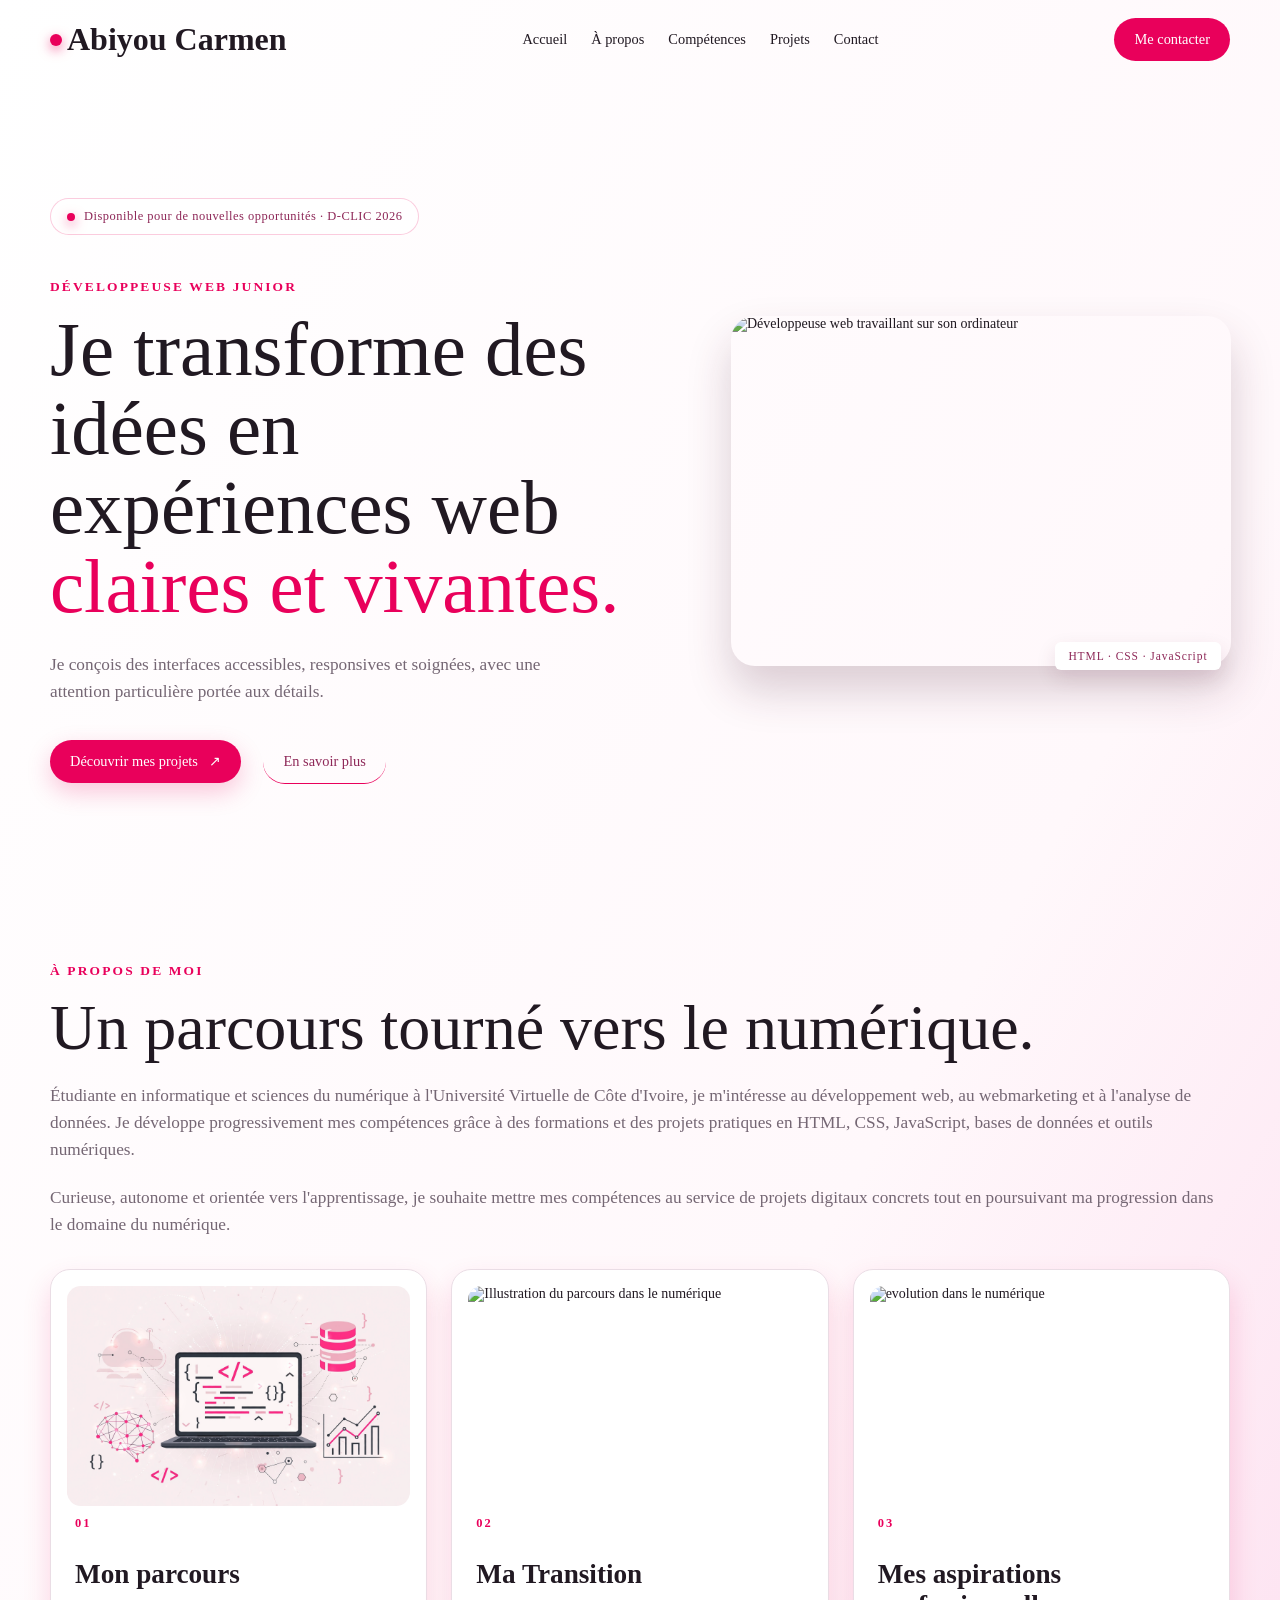
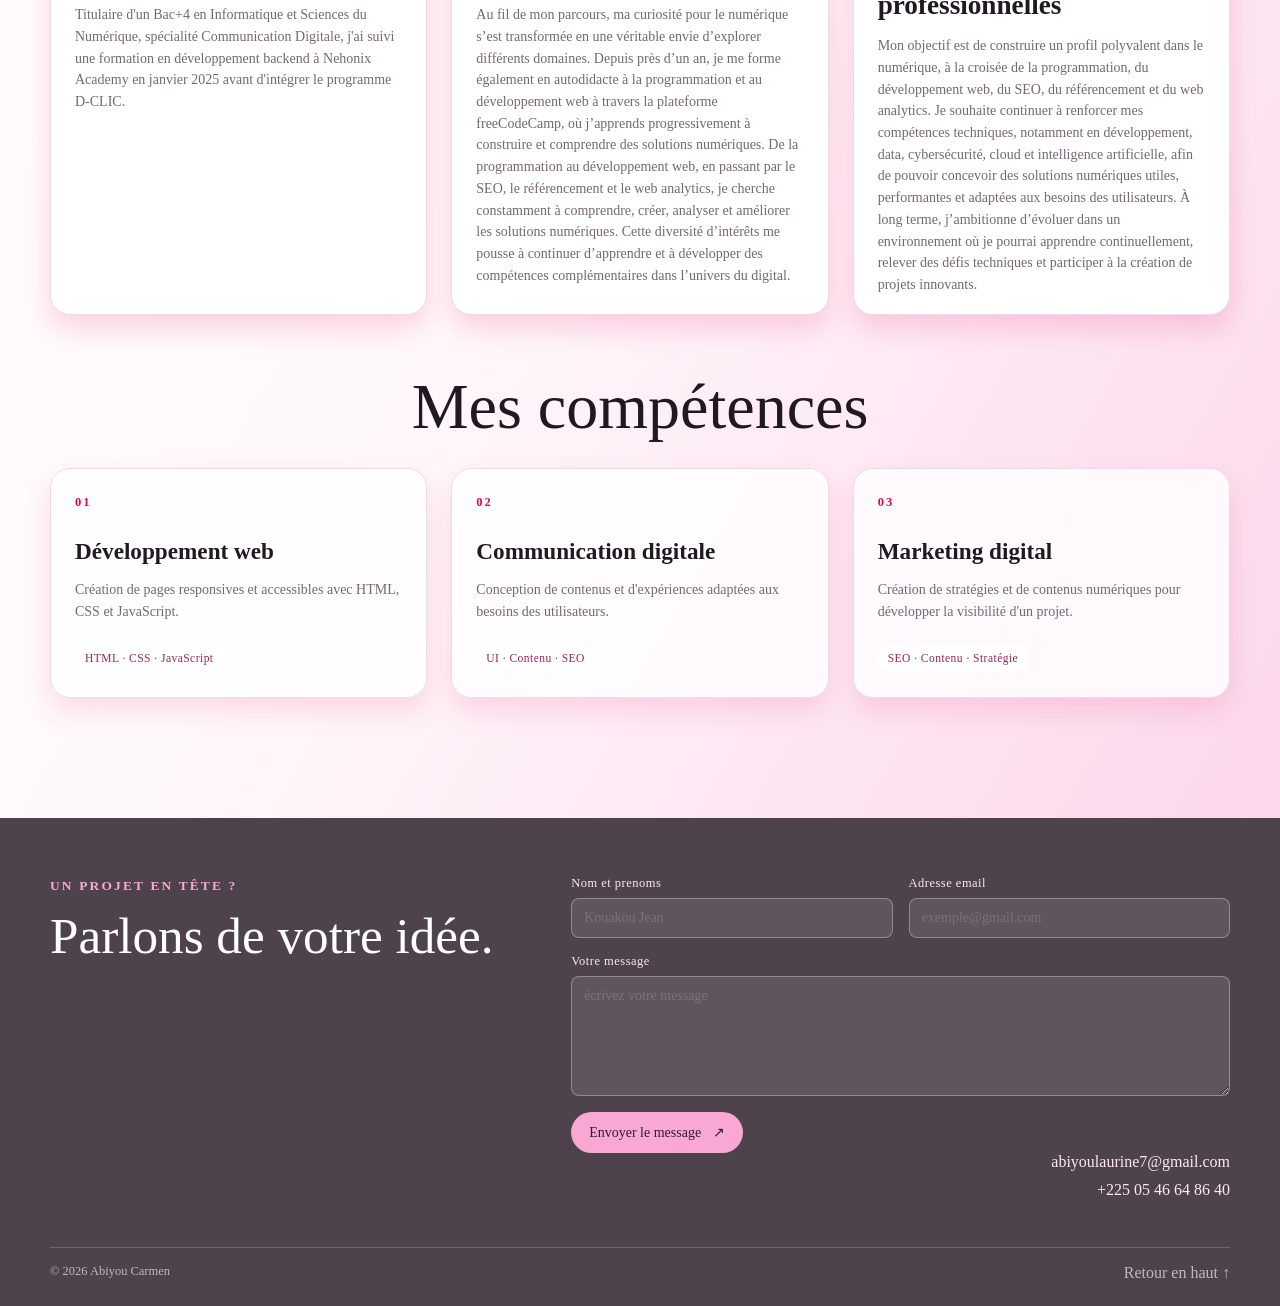
==== index.html @ c94e6005 "déplacement du dossier site dans le root" ====
<!doctype html>
<html lang="fr"> 
<head>
  <meta charset="utf-8">
  <meta name="viewport" content="width=device-width, initial-scale=1">
  <meta name="description" content="Portfolio professionnel de Laurine Carmen Abiyou, développeuse web junior.">
  <title>Laurine Carmen Abiyou — Portfolio</title>
  <link rel="stylesheet" href="css/style.css">
</head>
<body>
<header class="en-tete">

  <a class="marque" href="#accueil"><span class="pastille1"></span><span class="nom">Abiyou Carmen</span></a>

  <nav aria-label="navigation principale">

    <a href="#accueil">Accueil</a>
    <a href="#apropos">À propos</a>
    <a href="#competences">Compétences</a>
    <a href="C:\Users\EliteBook\OneDrive\Abiyou_Carmen_ProjetFinal_Semaine6\site\projects.html">Projets</a>
    <a href="#contact">Contact</a>
  
  </nav>
  <a class="contact" href="#contact">Me contacter</a>

</header>

<main>
  <section class="accueil" id="accueil">
    <div class="contenu-accueil">
      <div class="badge-disponibilite">
        <span class="pastille2"></span>
        Disponible pour de nouvelles opportunités · D-CLIC 2026
      </div>

      <p class="information">Développeuse web junior</p>
      <h1>Je transforme des idées en expériences web <em>claires et vivantes.</em></h1>
      <p class="texte-accueil">
        Je conçois des interfaces accessibles, responsives et soignées, avec une attention particulière portée aux détails.
      </p>

      <div class="actions-accueil">
        <a class="bouton1" href="C:\Users\EliteBook\OneDrive\Abiyou_Carmen_ProjetFinal_Semaine6\site\projects.html">Découvrir mes projets <span aria-hidden="true">↗</span></a>
        <a class="bouton2" href="#apropos">En savoir plus</a>
      </div>
    </div>

    <div class="visuel-accueil" aria-label="Aperçu d'une développeuse web au travail">
      <img class="image-accueil" src="C:\Users\EliteBook\OneDrive\Abiyou_Carmen_ProjetFinal_Semaine6\site\assets\images\image copy.png" alt="Développeuse web travaillant sur son ordinateur">
      <div class="etiquette-visuelle">HTML · CSS · JavaScript</div>
    </div>

  </section>

  <section class="a-propos" id="apropos">

    <div class="contenu-a-propos">
      <p class="information">À propos de moi</p>
      <h2 class="titre-a-propos">Un parcours tourné vers le numérique.</h2>
      <p class="texte-a-propos">Étudiante en informatique et sciences du numérique à l'Université Virtuelle de Côte d'Ivoire, je m'intéresse au développement web, au webmarketing et à l'analyse de données. Je développe progressivement mes compétences grâce à des formations et des projets pratiques en HTML, CSS, JavaScript, bases de données et outils numériques.</p>
      <p class="texte-a-propos">Curieuse, autonome et orientée vers l'apprentissage, je souhaite mettre mes compétences au service de projets digitaux concrets tout en poursuivant ma progression dans le domaine du numérique.</p>
    </div>

    <div class="cartes-parcours">

      <article class="carte-parcours">
        <img src="assets/images/image.png" alt="Illustration du parcours dans le numérique" class="image-parcours">
        <div class="contenu-carte-parcours">
          <p class="numero">01</p>
          <h3 class="titre-parcours">Mon parcours</h3>
          <p>Titulaire d'un Bac+4 en Informatique et Sciences du Numérique, spécialité Communication Digitale, j'ai suivi une formation en développement backend à Nehonix Academy en janvier 2025 avant d'intégrer le programme D-CLIC.</p>
        </div>
      </article> 

             <article class="carte-parcours">
        <img src="C:\Users\EliteBook\OneDrive\Abiyou_Carmen_ProjetFinal_Semaine6\site\assets\images\image_20260920_163323.jpg" alt="Illustration du parcours dans le numérique" class="image-parcours">
        <div class="contenu-carte-parcours">
          <p class="numero">02</p>
          <h3 class="titre-parcours">Ma Transition</h3>
          <p>Au fil de mon parcours, ma curiosité pour le numérique s’est transformée en une véritable envie d’explorer différents domaines. Depuis près d’un an, je me forme également en autodidacte à la programmation et au développement web à travers la plateforme freeCodeCamp, où j’apprends progressivement à construire et comprendre des solutions numériques. De la programmation au développement web, en passant par le SEO, le référencement et le web analytics, je cherche constamment à comprendre, créer, analyser et améliorer les solutions numériques. Cette diversité d’intérêts me pousse à continuer d’apprendre et à développer des compétences complémentaires dans l’univers du digital.
</p>
        </div>
      </article> 

       <article class="carte-parcours">
        <img src="C:\Users\EliteBook\OneDrive\Abiyou_Carmen_ProjetFinal_Semaine6\site\assets\images\image_20260920_164904.jpg" alt="evolution dans le numérique" class="image-parcours">
        <div class="contenu-carte-parcours">
          <p class="numero">03</p>
          <h3 class="titre-parcours">Mes aspirations professionnelles</h3>
          <p>Mon objectif est de construire un profil polyvalent dans le numérique, à la croisée de la programmation, du développement web, du SEO, du référencement et du web analytics. Je souhaite continuer à renforcer mes compétences techniques, notamment en développement, data, cybersécurité, cloud et intelligence artificielle, afin de pouvoir concevoir des solutions numériques utiles, performantes et adaptées aux besoins des utilisateurs.

À long terme, j’ambitionne d’évoluer dans un environnement où je pourrai apprendre continuellement, relever des défis techniques et participer à la création de projets innovants.
</p>
        </div>
       </article> 

    <section class="section-competences" id="competences">

     <h2 class="titre-competence">Mes compétences</h2>
      <div class="boites-competences">
        <article class="box-competence1">
          <p class="numero">01</p>
          <h3>Développement web</h3>
          <p>Création de pages responsives et accessibles avec HTML, CSS et JavaScript.</p>
          <span class="etiquette-competence">HTML · CSS · JavaScript</span>
        </article>

        <article class="box-competence2">
          <p class="numero">02</p>
          <h3>Communication digitale</h3>
          <p>Conception de contenus et d'expériences adaptées aux besoins des utilisateurs.</p>
          <span class="etiquette-competence">UI · Contenu · SEO</span>
        </article>

        <article class="box-competence3">
          <p class="numero">03</p>
          <h3>Marketing digital</h3>
          <p>Création de stratégies et de contenus numériques pour développer la visibilité d'un projet.</p>
          <span class="etiquette-competence">SEO · Contenu · Stratégie</span>
        </article>
      </div>

  </section>

    </div>
  </section>

</main>
<footer class="pied-page" id="contact">
  <div class="contenu-pied-page">
    <div>
      <p class="information">Un projet en tête ?</p>
      <h2 class="titre-pied-page">Parlons de votre idée.</h2>
    </div>

   
    <form class="formulaire-contact" action="mailto:abiyoulaurine7@gmail.com" method="post" enctype="text/plain">
      <div class="champs-formulaire">
        <label for="nom">Nom et prenoms</label>
        <input id="nom" name="nom" type="text" autocomplete="name" required placeholder="Kouakou Jean">
      </div>

      <div class="champs-formulaire">
        <label for="email">Adresse email</label>
        <input id="email" name="email" type="email" autocomplete="email" required placeholder="exemple@gmail.com">
      </div>

      <div class="champs-formulaire champs-large">
        <label for="message">Votre message</label>
        <textarea id="message" name="message" rows="5" required placeholder="écrivez votre message"></textarea>
      </div>

      <button class="bouton-formulaire" type="submit">Envoyer le message <span aria-hidden="true">↗</span></button>
    </form>
  </div>

  <address class="coordonnees">
    <a href="mailto:abiyoulaurine7@gmail.com">abiyoulaurine7@gmail.com</a>
    <a href="tel:+2250546648640">+225 05 46 64 86 40</a>
  </address>

  <p class="etat-formulaire" role="status" aria-live="polite"></p>

  <div class="bas-pied-page">
    <span>© 2026 Abiyou Carmen</span>
    <a href="#accueil">Retour en haut ↑</a>
  </div>
</footer>
<script src="js/app.js" defer></script>
</body>
---- css/style.css ----
:root { --ink:#211922; 
	--muted:#756774; 
	--pink:#e9005b; 
	--soft:#fff8fb; 
	--line:#eadde5;
 }

* { box-sizing:border-box; }

html { 
	
	scroll-behavior:smooth; }

body { 
	margin:0;
	 background:linear-gradient(120deg, #fff 0%, #fff8fb 52%, #fbcfe8 100%);
	 color:var(--ink); 
	 font-family:Georgia, 'Times New Roman', serif;
	 font-size:14px; 
	 min-height:100vh;
}

p { color:var(--muted); 
	line-height:1.55; }

a { color:inherit; 
	text-decoration:none;
      font-size: 1rem;  

}

.nom{
	font-size: 2rem;
}

	.pastille1, .pastille2{
	padding:6px;
	background-color: var(--pink);
	border-radius: 50%;
	align-self: center;
	box-shadow:  0 4px 12px rgba(233, 0, 91, 0.55);
	}

	.marque{
		display: flex;
		gap:5px;
		align-items:center;
		font-size:1rem;
		font-weight:bold;
	}

	.en-tete{
		width:min(1180px, calc(100% - 80px));
		min-height:60px;
		margin:0 auto;
		padding:18px 0;
		display:flex;
		align-items:center;
		justify-content:space-between;
		gap:28px;
	}

	nav{
		display:flex;
		align-items:center;
		justify-content:center;
		gap:24px;
		flex:1;
	}

	nav a{
		font-size:.9rem;
		transition:color .2s ease;
	}

	nav a:hover{ color:#be185d; }

	.contact{
		padding:11px 17px;
		border-radius:999px;
		background:var(--pink);
		color:#fff;
		font-size:.88rem;
		white-space:nowrap;
		transition:transform .2s ease, box-shadow .2s ease;
	}

	.contact:hover{
		box-shadow: 0 4px 12px rgba(233, 0, 91, 0.55);
		transform:translateY(-5px);
	}

	.accueil{
		width:min(1180px, calc(100% - 80px));
		min-height:calc(100vh - 60px);
		margin:0 auto;
		padding:84px 0 100px;
		display:grid;
		grid-template-columns:minmax(0, 1.1fr) minmax(340px, .9fr);
		align-items:center;
		gap:70px;
	}

	.contenu-accueil{ max-width:680px; }

	.badge-disponibilite{
		width:fit-content;
		max-width:100%;
		padding:10px 16px;
		display:flex;
		align-items:center;
		gap:9px;
		border:1px solid rgba(233, 0, 91, .2);
		border-radius:999px;
		background:rgba(255, 255, 255, .68);
		color:#8e2858;
		font-size:.78rem;
		letter-spacing:.04em;
		animation:rise-in .7s ease both;
	}

	.badge-disponibilite .pastille2{ padding:4px; }

	.information{
		margin:42px 0 12px;
		color:var(--pink);
		font-size:.84rem;
		font-weight:bold;
		letter-spacing:.16em;
		text-transform:uppercase;
	}

	h1{
		max-width:680px;
		margin:0;
		font-size:clamp(2.8rem, 6vw, 5.7rem);
		font-weight:400;
		line-height:1.03;
		letter-spacing:0;
		animation:rise-in .8s .12s ease both;
	}

	h1 em{ color:var(--pink); 
		
		font-style:normal; }

	.texte-accueil{
		max-width:520px;
		margin:26px 0 0;
		font-size:1.08rem;
		animation:rise-in .8s .24s ease both;
	}

	.actions-accueil{
		margin-top:34px;
		display:flex;
		align-items:center;
		gap:22px;
		animation:rise-in .8s .36s ease both;
	}

	.bouton1, .bouton2, .contact{
		padding:13px 20px;
		border-radius:999px;
		font-size:.9rem;
		transition:transform .2s ease, box-shadow .2s ease, background .2s ease;
	}

	.bouton1{ background:var(--pink); color:white; box-shadow:0 9px 25px rgba(233, 0, 91, .22); }
	.bouton1 span{ margin-left:8px; }
	.bouton1:hover{ transform:translateY(-3px); box-shadow:0 13px 28px rgba(233, 0, 91, .3); }
	.bouton2{ border-bottom:1px solid var(--pink); color:#8e2858; }
	.bouton2:hover{ background:rgba(246, 179, 179, 0.7); }

	.visuel-accueil{
		position:relative;
		min-height:390px;
		display:grid;
		place-items:center;
		isolation:isolate;
		animation:float-in 1s .25s ease both;
	}

	.visuel-decoration{
		position:absolute;
		border:1px solid rgba(233, 0, 91, .22);
		border-radius:50%;
		transform:rotate(-24deg);
	}
	.orbite1{ width:360px; height:220px; }
	.orbite2{ width:270px; height:330px; transform:rotate(34deg); }
	.image-accueil{
		position:absolute;
		inset:20px 0;
		width:100%;
		height:350px;
		object-fit:cover;
		border-radius:24px;
		box-shadow:0 24px 45px rgba(82, 24, 52, .2);
		filter:saturate(.8);
	}

	.carte-code{
		position:relative;
		z-index:1;
		width:min(100%, 360px);
		padding:25px 28px;
		border:1px solid rgba(255,255,255,.7);
		border-radius:18px;
		background:#2b1f2a;
		box-shadow:0 24px 45px rgba(82, 24, 52, .2);
		color:#fce7f3;
		font-family:Consolas, monospace;
		font-size:.9rem;
		line-height:1.9;
		transform:rotate(3deg);
	}
	.carte-code p{ margin:0; color:inherit; }
	.haut-carte-code{ display:flex; gap:6px; margin-bottom:18px; }
	.haut-carte-code span{ width:8px; height:8px; border-radius:50%; background:#fb7185; }
	.haut-carte-code span:nth-child(2){ background:#f9a8d4; }
	.haut-carte-code span:nth-child(3){ background:#fda4af; }
	.code-rose{ color:#f9a8d4; }
	.code-attenue{ color:#c4b5c0; }
	.code-blanc{ color:#fff; }
	.code-indentation{ padding-left:22px; }
	.etiquette-visuelle{
		position:absolute;
		right:2%; 
		bottom:4%;
		padding:8px 13px;
		border-radius:6px;
		background:#fff;
		box-shadow:0 8px 20px rgba(82, 24, 52, .12);
		color:#8e2858;
		font-size:.72rem;
		letter-spacing:.08em;
	}

	@keyframes rise-in{ from{opacity:0; transform:translateY(18px);} to{opacity:1; transform:translateY(0);} }
	@keyframes float-in{ from{opacity:0; transform:translateY(24px) scale(.96);} to{opacity:1; transform:translateY(0) scale(1);} }

	@media (max-width: 760px){
		.en-tete{ width:calc(100% - 40px); height:auto; min-height:60px; padding:18px 0; flex-wrap:wrap; gap:16px; }
		nav{ order:3; width:100%; justify-content:space-between; gap:8px; overflow-x:auto; }
		nav a{ font-size:.82rem; white-space:nowrap; }
		.contact{ padding:8px 12px; font-size:.85rem; }
		.accueil{ width:min(100% - 40px, 580px); min-height:auto; padding:62px 0 80px; grid-template-columns:1fr; gap:52px; }
		h1{ font-size:clamp(2.8rem, 13vw, 4.4rem); }
		.visuel-accueil{ min-height:330px; }
		.image-accueil{ height:300px; }
		.orbite1{ width:300px; height:190px; }
		.orbite2{ width:230px; height:290px; }
	}

	@media (max-width: 430px){
		.marque{ font-size:.9rem; }
		.badge-disponibilite{ font-size:.68rem; }
		.actions-accueil{ align-items:flex-start; flex-direction:column; gap:16px; }
		.carte-code{ padding:22px; font-size:.78rem; }
	}

	.a-propos{
		width:min(1180px, calc(100% - 80px));
		margin:0 auto;
		padding:42px 0 100px;
		display:block;
	}

	.contenu-a-propos{ width:100%; }
	.a-propos .information{
		margin:0 0 12px;
		animation:rise-in .7s ease both;
	}

	.titre-a-propos, .titre-competence{
		max-width:none;
		margin:0;
		font-size:clamp(2.4rem, 5vw, 4.5rem);
		font-weight:400;
		line-height:1.05;
		animation:rise-in .8s .12s ease both;
	}

	.texte-a-propos{
		max-width:none;
		margin:22px 0 0;
		font-size:1.08rem;
		animation:rise-in .8s .24s ease both;
	}

	.cartes-parcours{
		margin-top:30px;
		display:grid;
		grid-template-columns:repeat(3, minmax(0, 1fr));
		gap:24px;
		animation:float-in 1s .3s ease both;
	}

	.carte-parcours{
		padding:16px;
		background:#fff;
		border:1px solid var(--line);
		border-radius:20px;
		box-shadow:0 13px 28px rgba(233, 0, 91, .16);
		
	}

	.carte-parcours:hover{
		transform:translateY(-10px);
	}

	.image-parcours, .image-box{
		display:block;
		width:100%;
		height:220px;
		object-fit:cover;
		border-radius:14px;
	}

	.contenu-carte-parcours{ padding:8px 8px 2px; }

	.numero{
		margin:0 0 26px;
		color:var(--pink);
		font-size:.78rem;
		font-weight:bold;
		letter-spacing:.16em;
	}

	.titre-parcours{ margin:0; font-size:1.7rem; }
	.carte-parcours p:not(.numero){ margin-bottom:0; }

	@media (max-width: 760px){
		.a-propos{
			width:min(100% - 40px, 580px);
			padding:38px 0 80px;
		}
		.cartes-parcours{ grid-template-columns:1fr; margin-top:42px; }
}

.titre-competence{
	width:100%;
	text-align: center;
}

.section-competences{
	grid-column:1 / -1;
	width:100%;
	margin-top:34px;
}

.boites-competences{
	display:grid;
	grid-template-columns:repeat(3, minmax(0, 1fr));
	gap:24px;
	margin-top:28px;
	animation:float-in 1s .42s ease both;
}

.box-competence1, .box-competence2, .box-competence3{
	min-height:230px;
	padding:24px;
	background:rgba(255, 255, 255, .8);
	border:1px solid var(--line);
	border-radius:20px;
	box-shadow:0 13px 28px rgba(233, 0, 91, .12);
	transition:transform .2s ease, box-shadow .2s ease;
}

.box-competence1:hover, .box-competence2:hover, .box-competence3:hover{
	transform:translateY(-8px);
	box-shadow:0 16px 32px rgba(233, 0, 91, .2);
}

.box-competence1 h3, .box-competence2 h3, .box-competence3 h3{
	margin:0;
	font-size:1.45rem;
}

.box-competence1 p:not(.numero), .box-competence2 p:not(.numero), .box-competence3 p:not(.numero){
	margin:14px 0 22px;
}

.etiquette-competence{
	display:inline-block;
	padding:7px 10px;
	border-radius:999px;
	background:#fff;
	color:#8e2858;
	font-size:.72rem;
	letter-spacing:.04em;
}

@media (max-width: 760px){
	.boites-competences{
		grid-template-columns:1fr;
	}
}

.pied-page{
	margin-top:20px;
	padding:58px max(40px, calc((100% - 1180px) / 2)) 24px;
	background:#4e424d;
	color:#fff;
}

.contenu-pied-page{
	display:grid;
	grid-template-columns:minmax(220px, .7fr) minmax(320px, 1fr);
	align-items:start;
	gap:60px;
}

.pied-page .information{
	margin:0 0 12px;
	color:#f9a8d4;
}

.titre-pied-page{
	margin:0;
	font-size:clamp(2rem, 4vw, 3.8rem);
	font-weight:400;
	line-height:1.05;
}

.formulaire-contact{
	display:grid;
	grid-template-columns:repeat(2, minmax(0, 1fr));
	gap:16px;
}

.champs-formulaire{
	display:flex;
	flex-direction:column;
	gap:7px;
}

.champs-formulaire label{
	color:#fce7f3;
	font-size:.78rem;
	letter-spacing:.04em;
}

.champs-formulaire input,
.champs-formulaire textarea{
	width:100%;
	padding:11px 12px;
	border:1px solid rgba(252, 231, 243, .35);
	border-radius:8px;
	background:rgba(255, 255, 255, .1);
	color:#fff;
	font:inherit;
	outline:none;
}

.champs-formulaire textarea{ resize:vertical; min-height:120px; }

.champs-formulaire input:focus,
.champs-formulaire textarea:focus{
	border-color:#f9a8d4;
	box-shadow:0 0 0 3px rgba(249, 168, 212, .15);
}

.champs-large{ grid-column:1 / -1; }

.bouton-formulaire{
	grid-column:1 / -1;
	justify-self:start;
	padding:12px 18px;
	border:0;
	border-radius:999px;
	background:#f9a8d4;
	color:#2b1f2a;
	font:inherit;
	cursor:pointer;
	transition:transform .2s ease, box-shadow .2s ease;
}

.bouton-formulaire span{ margin-left:8px; }

.bouton-formulaire:hover{
	transform:translateY(-3px);
	box-shadow:0 10px 22px rgba(0, 0, 0, .2);
}

.coordonnees{
	display:flex;
	flex-direction:column;
	align-items:flex-end;
	gap:10px;
	font-style:normal;
}

.coordonnees a{
	color:#fce7f3;
	font-size:1rem;
	transition:color .2s ease, transform .2s ease;
}

.coordonnees a:hover{
	color:#f9a8d4;
	transform:translateX(-4px);
}

.bas-pied-page{
	margin-top:48px;
	padding-top:16px;
	display:flex;
	justify-content:space-between;
	gap:20px;
	border-top:1px solid rgba(252, 231, 243, .2);
	color:#c4b5c0;
	font-size:.78rem;
}

.bas-pied-page a:hover{ color:#f9a8d4; }

.etat-formulaire{
	margin:18px 0 0;
	color:#f9a8d4;
	font-size:.82rem;
}

@media (max-width: 760px){
	.pied-page{ padding:46px 20px 22px; }
	.contenu-pied-page{ grid-template-columns:1fr; gap:28px; }
	.formulaire-contact{ grid-template-columns:1fr; }
	.champs-large, .bouton-formulaire{ grid-column:auto; }
	.coordonnees{ align-items:flex-start; }
	.bas-pied-page{ flex-direction:column; gap:10px; }
}

.page-projets{
	width:min(1180px, calc(100% - 80px));
	margin:0 auto;
	padding:84px 0 110px;
}

.introduction-projets{ max-width:820px; }

.titre-projets{
	max-width:820px;
	margin:0;
	font-size:clamp(2.8rem, 6vw, 5.7rem);
	font-weight:400;
	line-height:1.03;
	animation:rise-in .8s .12s ease both;
}

.texte-projets{
	max-width:580px;
	margin:26px 0 0;
	font-size:1.08rem;
	animation:rise-in .8s .24s ease both;
}

.grille-projets{
	display:grid;
	grid-template-columns:repeat(2, minmax(0, 1fr));
	gap:24px;
	margin-top:64px;
	animation:float-in 1s .3s ease both;
}

.fiche-projet{
	overflow:hidden;
	background:rgba(255, 255, 255, .82);
	border:1px solid var(--line);
	border-radius:20px;
	box-shadow:0 13px 28px rgba(233, 0, 91, .14);
	transition:transform .2s ease, box-shadow .2s ease;
}

.fiche-projet:hover{
	transform:translateY(-8px);
	box-shadow:0 18px 34px rgba(233, 0, 91, .22);
}

.image-projet{
	display:block;
	width:100%;
	height:260px;
	object-fit:cover;
}

.contenu-projet{ padding:24px; }

.contenu-projet h2{
	margin:0;
	font-size:2rem;
	font-weight:400;
}

.type-projet{
	margin:7px 0 0;
	color:var(--pink);
	font-size:.82rem;
	font-weight:bold;
	letter-spacing:.08em;
	text-transform:uppercase;
}

.contenu-projet > p:not(.numero):not(.type-projet){ margin:20px 0; }

.etiquettes-projet{
	display:flex;
	flex-wrap:wrap;
	gap:8px;
	margin-bottom:24px;
}

.etiquettes-projet span{
	padding:7px 10px;
	border-radius:999px;
	background:#fff;
	color:#8e2858;
	font-size:.72rem;
}

.bouton-projet{
	display:inline-block;
	padding:12px 18px;
	border-radius:999px;
	background:var(--pink);
	color:#fff;
	font-size:.9rem;
	transition:transform .2s ease, box-shadow .2s ease;
}

.bouton-projet span{ margin-left:8px; }
.bouton-projet:hover{ transform:translateY(-3px); box-shadow:0 10px 22px rgba(233, 0, 91, .25); }

.pied-projets{ margin-top:0; }

@media (max-width: 760px){
	.page-projets{ width:min(100% - 40px, 580px); padding:62px 0 80px; }
	.grille-projets{ grid-template-columns:1fr; margin-top:44px; }
	.image-projet{ height:220px; }
}
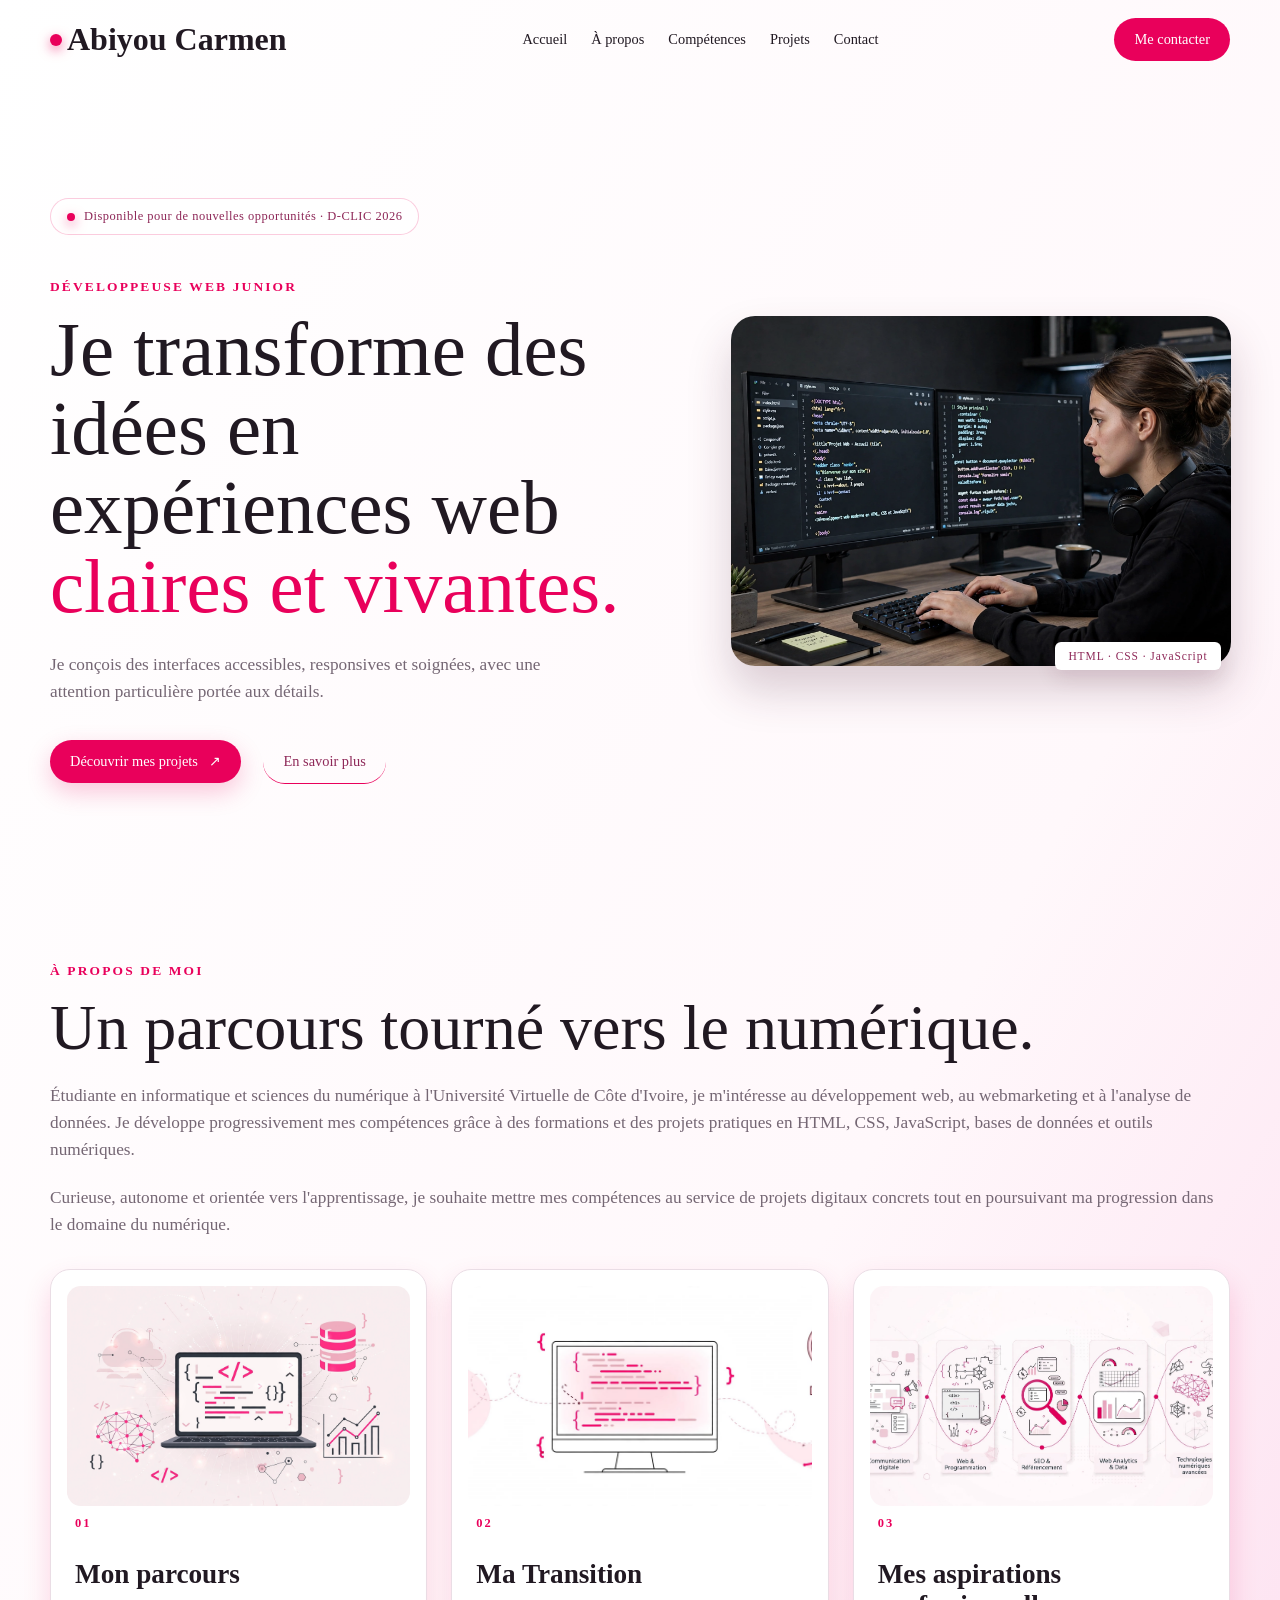
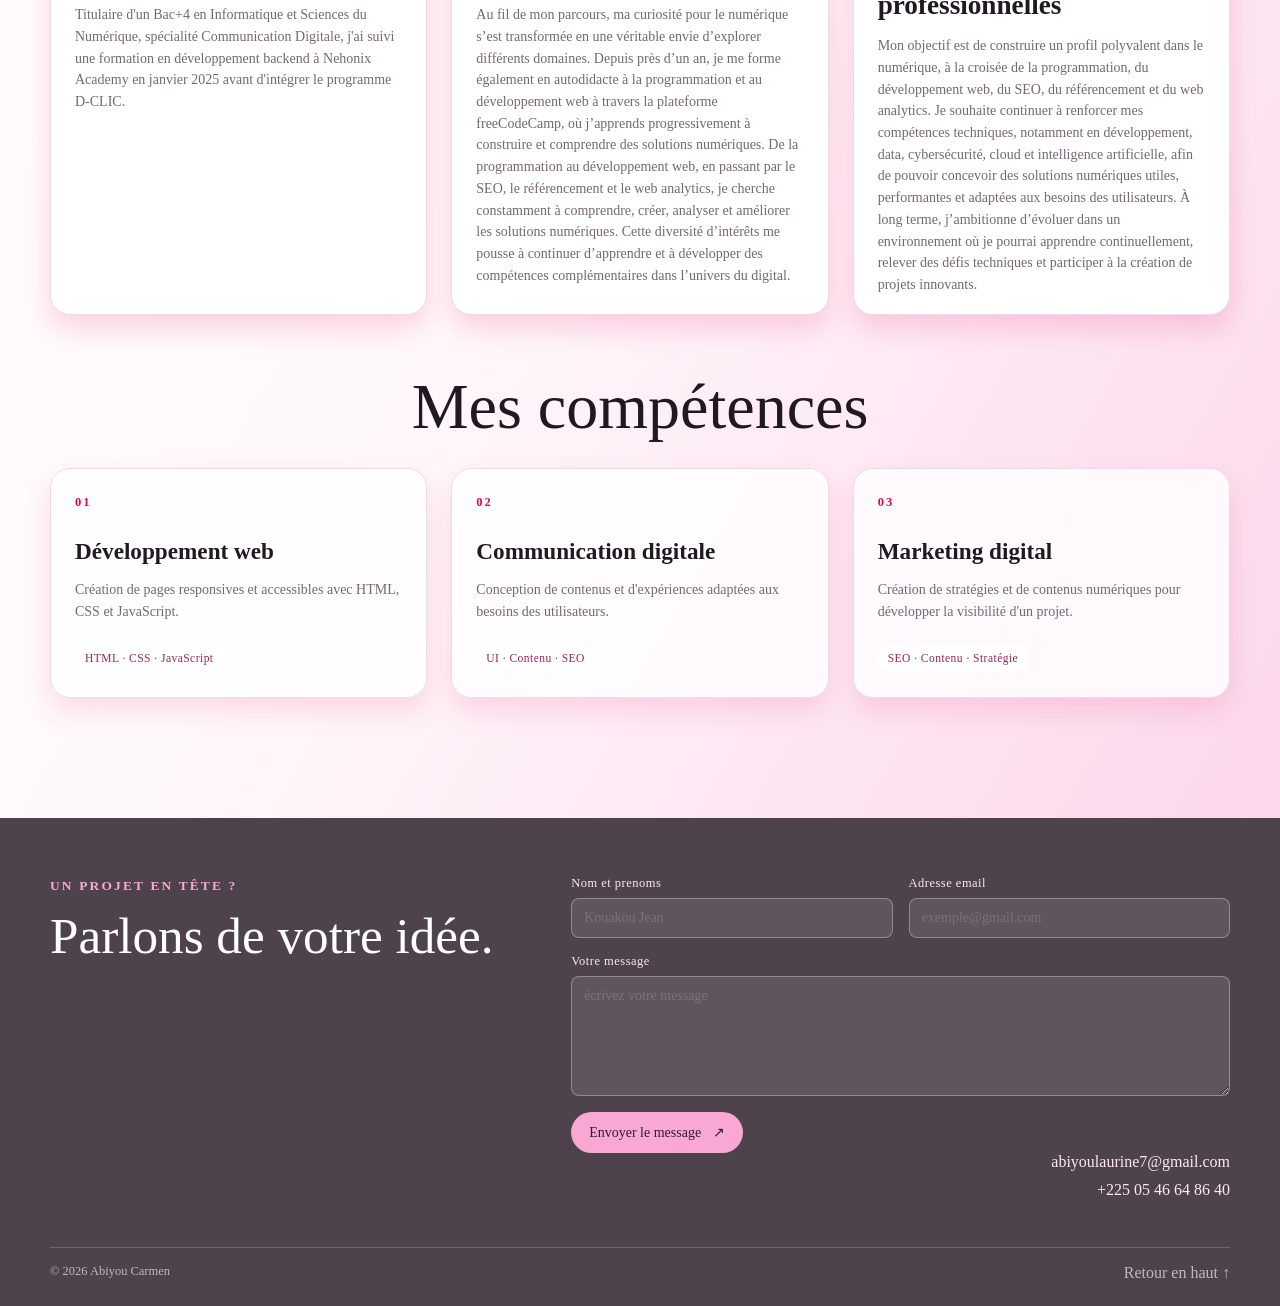
==== commit 3f00911e: "Add files via upload" ====
--- a/index.html
+++ b/index.html
@@ -1,171 +1,171 @@
-<!doctype html>
-<html lang="fr"> 
-<head>
-  <meta charset="utf-8">
-  <meta name="viewport" content="width=device-width, initial-scale=1">
-  <meta name="description" content="Portfolio professionnel de Laurine Carmen Abiyou, développeuse web junior.">
-  <title>Laurine Carmen Abiyou — Portfolio</title>
-  <link rel="stylesheet" href="css/style.css">
-</head>
-<body>
-<header class="en-tete">
-
-  <a class="marque" href="#accueil"><span class="pastille1"></span><span class="nom">Abiyou Carmen</span></a>
-
-  <nav aria-label="navigation principale">
-
-    <a href="#accueil">Accueil</a>
-    <a href="#apropos">À propos</a>
-    <a href="#competences">Compétences</a>
-    <a href="C:\Users\EliteBook\OneDrive\Abiyou_Carmen_ProjetFinal_Semaine6\site\projects.html">Projets</a>
-    <a href="#contact">Contact</a>
-  
-  </nav>
-  <a class="contact" href="#contact">Me contacter</a>
-
-</header>
-
-<main>
-  <section class="accueil" id="accueil">
-    <div class="contenu-accueil">
-      <div class="badge-disponibilite">
-        <span class="pastille2"></span>
-        Disponible pour de nouvelles opportunités · D-CLIC 2026
-      </div>
-
-      <p class="information">Développeuse web junior</p>
-      <h1>Je transforme des idées en expériences web <em>claires et vivantes.</em></h1>
-      <p class="texte-accueil">
-        Je conçois des interfaces accessibles, responsives et soignées, avec une attention particulière portée aux détails.
-      </p>
-
-      <div class="actions-accueil">
-        <a class="bouton1" href="C:\Users\EliteBook\OneDrive\Abiyou_Carmen_ProjetFinal_Semaine6\site\projects.html">Découvrir mes projets <span aria-hidden="true">↗</span></a>
-        <a class="bouton2" href="#apropos">En savoir plus</a>
-      </div>
-    </div>
-
-    <div class="visuel-accueil" aria-label="Aperçu d'une développeuse web au travail">
-      <img class="image-accueil" src="C:\Users\EliteBook\OneDrive\Abiyou_Carmen_ProjetFinal_Semaine6\site\assets\images\image copy.png" alt="Développeuse web travaillant sur son ordinateur">
-      <div class="etiquette-visuelle">HTML · CSS · JavaScript</div>
-    </div>
-
-  </section>
-
-  <section class="a-propos" id="apropos">
-
-    <div class="contenu-a-propos">
-      <p class="information">À propos de moi</p>
-      <h2 class="titre-a-propos">Un parcours tourné vers le numérique.</h2>
-      <p class="texte-a-propos">Étudiante en informatique et sciences du numérique à l'Université Virtuelle de Côte d'Ivoire, je m'intéresse au développement web, au webmarketing et à l'analyse de données. Je développe progressivement mes compétences grâce à des formations et des projets pratiques en HTML, CSS, JavaScript, bases de données et outils numériques.</p>
-      <p class="texte-a-propos">Curieuse, autonome et orientée vers l'apprentissage, je souhaite mettre mes compétences au service de projets digitaux concrets tout en poursuivant ma progression dans le domaine du numérique.</p>
-    </div>
-
-    <div class="cartes-parcours">
-
-      <article class="carte-parcours">
-        <img src="assets/images/image.png" alt="Illustration du parcours dans le numérique" class="image-parcours">
-        <div class="contenu-carte-parcours">
-          <p class="numero">01</p>
-          <h3 class="titre-parcours">Mon parcours</h3>
-          <p>Titulaire d'un Bac+4 en Informatique et Sciences du Numérique, spécialité Communication Digitale, j'ai suivi une formation en développement backend à Nehonix Academy en janvier 2025 avant d'intégrer le programme D-CLIC.</p>
-        </div>
-      </article> 
-
-             <article class="carte-parcours">
-        <img src="C:\Users\EliteBook\OneDrive\Abiyou_Carmen_ProjetFinal_Semaine6\site\assets\images\image_20260920_163323.jpg" alt="Illustration du parcours dans le numérique" class="image-parcours">
-        <div class="contenu-carte-parcours">
-          <p class="numero">02</p>
-          <h3 class="titre-parcours">Ma Transition</h3>
-          <p>Au fil de mon parcours, ma curiosité pour le numérique s’est transformée en une véritable envie d’explorer différents domaines. Depuis près d’un an, je me forme également en autodidacte à la programmation et au développement web à travers la plateforme freeCodeCamp, où j’apprends progressivement à construire et comprendre des solutions numériques. De la programmation au développement web, en passant par le SEO, le référencement et le web analytics, je cherche constamment à comprendre, créer, analyser et améliorer les solutions numériques. Cette diversité d’intérêts me pousse à continuer d’apprendre et à développer des compétences complémentaires dans l’univers du digital.
-</p>
-        </div>
-      </article> 
-
-       <article class="carte-parcours">
-        <img src="C:\Users\EliteBook\OneDrive\Abiyou_Carmen_ProjetFinal_Semaine6\site\assets\images\image_20260920_164904.jpg" alt="evolution dans le numérique" class="image-parcours">
-        <div class="contenu-carte-parcours">
-          <p class="numero">03</p>
-          <h3 class="titre-parcours">Mes aspirations professionnelles</h3>
-          <p>Mon objectif est de construire un profil polyvalent dans le numérique, à la croisée de la programmation, du développement web, du SEO, du référencement et du web analytics. Je souhaite continuer à renforcer mes compétences techniques, notamment en développement, data, cybersécurité, cloud et intelligence artificielle, afin de pouvoir concevoir des solutions numériques utiles, performantes et adaptées aux besoins des utilisateurs.
-
-À long terme, j’ambitionne d’évoluer dans un environnement où je pourrai apprendre continuellement, relever des défis techniques et participer à la création de projets innovants.
-</p>
-        </div>
-       </article> 
-
-    <section class="section-competences" id="competences">
-
-     <h2 class="titre-competence">Mes compétences</h2>
-      <div class="boites-competences">
-        <article class="box-competence1">
-          <p class="numero">01</p>
-          <h3>Développement web</h3>
-          <p>Création de pages responsives et accessibles avec HTML, CSS et JavaScript.</p>
-          <span class="etiquette-competence">HTML · CSS · JavaScript</span>
-        </article>
-
-        <article class="box-competence2">
-          <p class="numero">02</p>
-          <h3>Communication digitale</h3>
-          <p>Conception de contenus et d'expériences adaptées aux besoins des utilisateurs.</p>
-          <span class="etiquette-competence">UI · Contenu · SEO</span>
-        </article>
-
-        <article class="box-competence3">
-          <p class="numero">03</p>
-          <h3>Marketing digital</h3>
-          <p>Création de stratégies et de contenus numériques pour développer la visibilité d'un projet.</p>
-          <span class="etiquette-competence">SEO · Contenu · Stratégie</span>
-        </article>
-      </div>
-
-  </section>
-
-    </div>
-  </section>
-
-</main>
-<footer class="pied-page" id="contact">
-  <div class="contenu-pied-page">
-    <div>
-      <p class="information">Un projet en tête ?</p>
-      <h2 class="titre-pied-page">Parlons de votre idée.</h2>
-    </div>
-
-   
-    <form class="formulaire-contact" action="mailto:abiyoulaurine7@gmail.com" method="post" enctype="text/plain">
-      <div class="champs-formulaire">
-        <label for="nom">Nom et prenoms</label>
-        <input id="nom" name="nom" type="text" autocomplete="name" required placeholder="Kouakou Jean">
-      </div>
-
-      <div class="champs-formulaire">
-        <label for="email">Adresse email</label>
-        <input id="email" name="email" type="email" autocomplete="email" required placeholder="exemple@gmail.com">
-      </div>
-
-      <div class="champs-formulaire champs-large">
-        <label for="message">Votre message</label>
-        <textarea id="message" name="message" rows="5" required placeholder="écrivez votre message"></textarea>
-      </div>
-
-      <button class="bouton-formulaire" type="submit">Envoyer le message <span aria-hidden="true">↗</span></button>
-    </form>
-  </div>
-
-  <address class="coordonnees">
-    <a href="mailto:abiyoulaurine7@gmail.com">abiyoulaurine7@gmail.com</a>
-    <a href="tel:+2250546648640">+225 05 46 64 86 40</a>
-  </address>
-
-  <p class="etat-formulaire" role="status" aria-live="polite"></p>
-
-  <div class="bas-pied-page">
-    <span>© 2026 Abiyou Carmen</span>
-    <a href="#accueil">Retour en haut ↑</a>
-  </div>
-</footer>
-<script src="js/app.js" defer></script>
-</body>
-
+<!doctype html>
+<html lang="fr"> 
+<head>
+  <meta charset="utf-8">
+  <meta name="viewport" content="width=device-width, initial-scale=1">
+  <meta name="description" content="Portfolio professionnel de Laurine Carmen Abiyou, développeuse web junior.">
+  <title>Laurine Carmen Abiyou — Portfolio</title>
+  <link rel="stylesheet" href="css/style.css">
+</head>
+<body>
+<header class="en-tete">
+
+  <a class="marque" href="#accueil"><span class="pastille1"></span><span class="nom">Abiyou Carmen</span></a>
+
+  <nav aria-label="navigation principale">
+
+    <a href="#accueil">Accueil</a>
+    <a href="#apropos">À propos</a>
+    <a href="#competences">Compétences</a>
+    <a href="projects.html">Projets</a>
+    <a href="#contact">Contact</a>
+  
+  </nav>
+  <a class="contact" href="#contact">Me contacter</a>
+
+</header>
+
+<main>
+  <section class="accueil" id="accueil">
+    <div class="contenu-accueil">
+      <div class="badge-disponibilite">
+        <span class="pastille2"></span>
+        Disponible pour de nouvelles opportunités · D-CLIC 2026
+      </div>
+
+      <p class="information">Développeuse web junior</p>
+      <h1>Je transforme des idées en expériences web <em>claires et vivantes.</em></h1>
+      <p class="texte-accueil">
+        Je conçois des interfaces accessibles, responsives et soignées, avec une attention particulière portée aux détails.
+      </p>
+
+      <div class="actions-accueil">
+        <a class="bouton1" href="projects.html">Découvrir mes projets <span aria-hidden="true">↗</span></a>
+        <a class="bouton2" href="#apropos">En savoir plus</a>
+      </div>
+    </div>
+
+    <div class="visuel-accueil" aria-label="Aperçu d'une développeuse web au travail">
+      <img class="image-accueil" src="assets/images/hero-image.png" alt="Développeuse web travaillant sur son ordinateur">
+      <div class="etiquette-visuelle">HTML · CSS · JavaScript</div>
+    </div>
+
+  </section>
+
+  <section class="a-propos" id="apropos">
+
+    <div class="contenu-a-propos">
+      <p class="information">À propos de moi</p>
+      <h2 class="titre-a-propos">Un parcours tourné vers le numérique.</h2>
+      <p class="texte-a-propos">Étudiante en informatique et sciences du numérique à l'Université Virtuelle de Côte d'Ivoire, je m'intéresse au développement web, au webmarketing et à l'analyse de données. Je développe progressivement mes compétences grâce à des formations et des projets pratiques en HTML, CSS, JavaScript, bases de données et outils numériques.</p>
+      <p class="texte-a-propos">Curieuse, autonome et orientée vers l'apprentissage, je souhaite mettre mes compétences au service de projets digitaux concrets tout en poursuivant ma progression dans le domaine du numérique.</p>
+    </div>
+
+    <div class="cartes-parcours">
+
+      <article class="carte-parcours">
+        <img src="assets/images/image.png" alt="Illustration du parcours dans le numérique" class="image-parcours">
+        <div class="contenu-carte-parcours">
+          <p class="numero">01</p>
+          <h3 class="titre-parcours">Mon parcours</h3>
+          <p>Titulaire d'un Bac+4 en Informatique et Sciences du Numérique, spécialité Communication Digitale, j'ai suivi une formation en développement backend à Nehonix Academy en janvier 2025 avant d'intégrer le programme D-CLIC.</p>
+        </div>
+      </article> 
+
+             <article class="carte-parcours">
+        <img src="assets/images/image_20260920_163323.jpg" alt="Illustration du parcours dans le numérique" class="image-parcours">
+        <div class="contenu-carte-parcours">
+          <p class="numero">02</p>
+          <h3 class="titre-parcours">Ma Transition</h3>
+          <p>Au fil de mon parcours, ma curiosité pour le numérique s’est transformée en une véritable envie d’explorer différents domaines. Depuis près d’un an, je me forme également en autodidacte à la programmation et au développement web à travers la plateforme freeCodeCamp, où j’apprends progressivement à construire et comprendre des solutions numériques. De la programmation au développement web, en passant par le SEO, le référencement et le web analytics, je cherche constamment à comprendre, créer, analyser et améliorer les solutions numériques. Cette diversité d’intérêts me pousse à continuer d’apprendre et à développer des compétences complémentaires dans l’univers du digital.
+</p>
+        </div>
+      </article> 
+
+       <article class="carte-parcours">
+        <img src="assets/images/image_20260920_164904.jpg" alt="evolution dans le numérique" class="image-parcours">
+        <div class="contenu-carte-parcours">
+          <p class="numero">03</p>
+          <h3 class="titre-parcours">Mes aspirations professionnelles</h3>
+          <p>Mon objectif est de construire un profil polyvalent dans le numérique, à la croisée de la programmation, du développement web, du SEO, du référencement et du web analytics. Je souhaite continuer à renforcer mes compétences techniques, notamment en développement, data, cybersécurité, cloud et intelligence artificielle, afin de pouvoir concevoir des solutions numériques utiles, performantes et adaptées aux besoins des utilisateurs.
+
+À long terme, j’ambitionne d’évoluer dans un environnement où je pourrai apprendre continuellement, relever des défis techniques et participer à la création de projets innovants.
+</p>
+        </div>
+       </article> 
+
+    <section class="section-competences" id="competences">
+
+     <h2 class="titre-competence">Mes compétences</h2>
+      <div class="boites-competences">
+        <article class="box-competence1">
+          <p class="numero">01</p>
+          <h3>Développement web</h3>
+          <p>Création de pages responsives et accessibles avec HTML, CSS et JavaScript.</p>
+          <span class="etiquette-competence">HTML · CSS · JavaScript</span>
+        </article>
+
+        <article class="box-competence2">
+          <p class="numero">02</p>
+          <h3>Communication digitale</h3>
+          <p>Conception de contenus et d'expériences adaptées aux besoins des utilisateurs.</p>
+          <span class="etiquette-competence">UI · Contenu · SEO</span>
+        </article>
+
+        <article class="box-competence3">
+          <p class="numero">03</p>
+          <h3>Marketing digital</h3>
+          <p>Création de stratégies et de contenus numériques pour développer la visibilité d'un projet.</p>
+          <span class="etiquette-competence">SEO · Contenu · Stratégie</span>
+        </article>
+      </div>
+
+  </section>
+
+    </div>
+  </section>
+
+</main>
+<footer class="pied-page" id="contact">
+  <div class="contenu-pied-page">
+    <div>
+      <p class="information">Un projet en tête ?</p>
+      <h2 class="titre-pied-page">Parlons de votre idée.</h2>
+    </div>
+
+   
+    <form class="formulaire-contact" action="mailto:abiyoulaurine7@gmail.com" method="post" enctype="text/plain">
+      <div class="champs-formulaire">
+        <label for="nom">Nom et prenoms</label>
+        <input id="nom" name="nom" type="text" autocomplete="name" required placeholder="Kouakou Jean">
+      </div>
+
+      <div class="champs-formulaire">
+        <label for="email">Adresse email</label>
+        <input id="email" name="email" type="email" autocomplete="email" required placeholder="exemple@gmail.com">
+      </div>
+
+      <div class="champs-formulaire champs-large">
+        <label for="message">Votre message</label>
+        <textarea id="message" name="message" rows="5" required placeholder="écrivez votre message"></textarea>
+      </div>
+
+      <button class="bouton-formulaire" type="submit">Envoyer le message <span aria-hidden="true">↗</span></button>
+    </form>
+  </div>
+
+  <address class="coordonnees">
+    <a href="mailto:abiyoulaurine7@gmail.com">abiyoulaurine7@gmail.com</a>
+    <a href="tel:+2250546648640">+225 05 46 64 86 40</a>
+  </address>
+
+  <p class="etat-formulaire" role="status" aria-live="polite"></p>
+
+  <div class="bas-pied-page">
+    <span>© 2026 Abiyou Carmen</span>
+    <a href="#accueil">Retour en haut ↑</a>
+  </div>
+</footer>
+<script src="js/app.js" defer></script>
+</body>
+
--- a/css/style.css
+++ b/css/style.css
@@ -1,641 +1,641 @@
-:root { --ink:#211922; 
-	--muted:#756774; 
-	--pink:#e9005b; 
-	--soft:#fff8fb; 
-	--line:#eadde5;
- }
-
-* { box-sizing:border-box; }
-
-html { 
-	
-	scroll-behavior:smooth; }
-
-body { 
-	margin:0;
-	 background:linear-gradient(120deg, #fff 0%, #fff8fb 52%, #fbcfe8 100%);
-	 color:var(--ink); 
-	 font-family:Georgia, 'Times New Roman', serif;
-	 font-size:14px; 
-	 min-height:100vh;
-}
-
-p { color:var(--muted); 
-	line-height:1.55; }
-
-a { color:inherit; 
-	text-decoration:none;
-      font-size: 1rem;  
-
-}
-
-.nom{
-	font-size: 2rem;
-}
-
-	.pastille1, .pastille2{
-	padding:6px;
-	background-color: var(--pink);
-	border-radius: 50%;
-	align-self: center;
-	box-shadow:  0 4px 12px rgba(233, 0, 91, 0.55);
-	}
-
-	.marque{
-		display: flex;
-		gap:5px;
-		align-items:center;
-		font-size:1rem;
-		font-weight:bold;
-	}
-
-	.en-tete{
-		width:min(1180px, calc(100% - 80px));
-		min-height:60px;
-		margin:0 auto;
-		padding:18px 0;
-		display:flex;
-		align-items:center;
-		justify-content:space-between;
-		gap:28px;
-	}
-
-	nav{
-		display:flex;
-		align-items:center;
-		justify-content:center;
-		gap:24px;
-		flex:1;
-	}
-
-	nav a{
-		font-size:.9rem;
-		transition:color .2s ease;
-	}
-
-	nav a:hover{ color:#be185d; }
-
-	.contact{
-		padding:11px 17px;
-		border-radius:999px;
-		background:var(--pink);
-		color:#fff;
-		font-size:.88rem;
-		white-space:nowrap;
-		transition:transform .2s ease, box-shadow .2s ease;
-	}
-
-	.contact:hover{
-		box-shadow: 0 4px 12px rgba(233, 0, 91, 0.55);
-		transform:translateY(-5px);
-	}
-
-	.accueil{
-		width:min(1180px, calc(100% - 80px));
-		min-height:calc(100vh - 60px);
-		margin:0 auto;
-		padding:84px 0 100px;
-		display:grid;
-		grid-template-columns:minmax(0, 1.1fr) minmax(340px, .9fr);
-		align-items:center;
-		gap:70px;
-	}
-
-	.contenu-accueil{ max-width:680px; }
-
-	.badge-disponibilite{
-		width:fit-content;
-		max-width:100%;
-		padding:10px 16px;
-		display:flex;
-		align-items:center;
-		gap:9px;
-		border:1px solid rgba(233, 0, 91, .2);
-		border-radius:999px;
-		background:rgba(255, 255, 255, .68);
-		color:#8e2858;
-		font-size:.78rem;
-		letter-spacing:.04em;
-		animation:rise-in .7s ease both;
-	}
-
-	.badge-disponibilite .pastille2{ padding:4px; }
-
-	.information{
-		margin:42px 0 12px;
-		color:var(--pink);
-		font-size:.84rem;
-		font-weight:bold;
-		letter-spacing:.16em;
-		text-transform:uppercase;
-	}
-
-	h1{
-		max-width:680px;
-		margin:0;
-		font-size:clamp(2.8rem, 6vw, 5.7rem);
-		font-weight:400;
-		line-height:1.03;
-		letter-spacing:0;
-		animation:rise-in .8s .12s ease both;
-	}
-
-	h1 em{ color:var(--pink); 
-		
-		font-style:normal; }
-
-	.texte-accueil{
-		max-width:520px;
-		margin:26px 0 0;
-		font-size:1.08rem;
-		animation:rise-in .8s .24s ease both;
-	}
-
-	.actions-accueil{
-		margin-top:34px;
-		display:flex;
-		align-items:center;
-		gap:22px;
-		animation:rise-in .8s .36s ease both;
-	}
-
-	.bouton1, .bouton2, .contact{
-		padding:13px 20px;
-		border-radius:999px;
-		font-size:.9rem;
-		transition:transform .2s ease, box-shadow .2s ease, background .2s ease;
-	}
-
-	.bouton1{ background:var(--pink); color:white; box-shadow:0 9px 25px rgba(233, 0, 91, .22); }
-	.bouton1 span{ margin-left:8px; }
-	.bouton1:hover{ transform:translateY(-3px); box-shadow:0 13px 28px rgba(233, 0, 91, .3); }
-	.bouton2{ border-bottom:1px solid var(--pink); color:#8e2858; }
-	.bouton2:hover{ background:rgba(246, 179, 179, 0.7); }
-
-	.visuel-accueil{
-		position:relative;
-		min-height:390px;
-		display:grid;
-		place-items:center;
-		isolation:isolate;
-		animation:float-in 1s .25s ease both;
-	}
-
-	.visuel-decoration{
-		position:absolute;
-		border:1px solid rgba(233, 0, 91, .22);
-		border-radius:50%;
-		transform:rotate(-24deg);
-	}
-	.orbite1{ width:360px; height:220px; }
-	.orbite2{ width:270px; height:330px; transform:rotate(34deg); }
-	.image-accueil{
-		position:absolute;
-		inset:20px 0;
-		width:100%;
-		height:350px;
-		object-fit:cover;
-		border-radius:24px;
-		box-shadow:0 24px 45px rgba(82, 24, 52, .2);
-		filter:saturate(.8);
-	}
-
-	.carte-code{
-		position:relative;
-		z-index:1;
-		width:min(100%, 360px);
-		padding:25px 28px;
-		border:1px solid rgba(255,255,255,.7);
-		border-radius:18px;
-		background:#2b1f2a;
-		box-shadow:0 24px 45px rgba(82, 24, 52, .2);
-		color:#fce7f3;
-		font-family:Consolas, monospace;
-		font-size:.9rem;
-		line-height:1.9;
-		transform:rotate(3deg);
-	}
-	.carte-code p{ margin:0; color:inherit; }
-	.haut-carte-code{ display:flex; gap:6px; margin-bottom:18px; }
-	.haut-carte-code span{ width:8px; height:8px; border-radius:50%; background:#fb7185; }
-	.haut-carte-code span:nth-child(2){ background:#f9a8d4; }
-	.haut-carte-code span:nth-child(3){ background:#fda4af; }
-	.code-rose{ color:#f9a8d4; }
-	.code-attenue{ color:#c4b5c0; }
-	.code-blanc{ color:#fff; }
-	.code-indentation{ padding-left:22px; }
-	.etiquette-visuelle{
-		position:absolute;
-		right:2%; 
-		bottom:4%;
-		padding:8px 13px;
-		border-radius:6px;
-		background:#fff;
-		box-shadow:0 8px 20px rgba(82, 24, 52, .12);
-		color:#8e2858;
-		font-size:.72rem;
-		letter-spacing:.08em;
-	}
-
-	@keyframes rise-in{ from{opacity:0; transform:translateY(18px);} to{opacity:1; transform:translateY(0);} }
-	@keyframes float-in{ from{opacity:0; transform:translateY(24px) scale(.96);} to{opacity:1; transform:translateY(0) scale(1);} }
-
-	@media (max-width: 760px){
-		.en-tete{ width:calc(100% - 40px); height:auto; min-height:60px; padding:18px 0; flex-wrap:wrap; gap:16px; }
-		nav{ order:3; width:100%; justify-content:space-between; gap:8px; overflow-x:auto; }
-		nav a{ font-size:.82rem; white-space:nowrap; }
-		.contact{ padding:8px 12px; font-size:.85rem; }
-		.accueil{ width:min(100% - 40px, 580px); min-height:auto; padding:62px 0 80px; grid-template-columns:1fr; gap:52px; }
-		h1{ font-size:clamp(2.8rem, 13vw, 4.4rem); }
-		.visuel-accueil{ min-height:330px; }
-		.image-accueil{ height:300px; }
-		.orbite1{ width:300px; height:190px; }
-		.orbite2{ width:230px; height:290px; }
-	}
-
-	@media (max-width: 430px){
-		.marque{ font-size:.9rem; }
-		.badge-disponibilite{ font-size:.68rem; }
-		.actions-accueil{ align-items:flex-start; flex-direction:column; gap:16px; }
-		.carte-code{ padding:22px; font-size:.78rem; }
-	}
-
-	.a-propos{
-		width:min(1180px, calc(100% - 80px));
-		margin:0 auto;
-		padding:42px 0 100px;
-		display:block;
-	}
-
-	.contenu-a-propos{ width:100%; }
-	.a-propos .information{
-		margin:0 0 12px;
-		animation:rise-in .7s ease both;
-	}
-
-	.titre-a-propos, .titre-competence{
-		max-width:none;
-		margin:0;
-		font-size:clamp(2.4rem, 5vw, 4.5rem);
-		font-weight:400;
-		line-height:1.05;
-		animation:rise-in .8s .12s ease both;
-	}
-
-	.texte-a-propos{
-		max-width:none;
-		margin:22px 0 0;
-		font-size:1.08rem;
-		animation:rise-in .8s .24s ease both;
-	}
-
-	.cartes-parcours{
-		margin-top:30px;
-		display:grid;
-		grid-template-columns:repeat(3, minmax(0, 1fr));
-		gap:24px;
-		animation:float-in 1s .3s ease both;
-	}
-
-	.carte-parcours{
-		padding:16px;
-		background:#fff;
-		border:1px solid var(--line);
-		border-radius:20px;
-		box-shadow:0 13px 28px rgba(233, 0, 91, .16);
-		
-	}
-
-	.carte-parcours:hover{
-		transform:translateY(-10px);
-	}
-
-	.image-parcours, .image-box{
-		display:block;
-		width:100%;
-		height:220px;
-		object-fit:cover;
-		border-radius:14px;
-	}
-
-	.contenu-carte-parcours{ padding:8px 8px 2px; }
-
-	.numero{
-		margin:0 0 26px;
-		color:var(--pink);
-		font-size:.78rem;
-		font-weight:bold;
-		letter-spacing:.16em;
-	}
-
-	.titre-parcours{ margin:0; font-size:1.7rem; }
-	.carte-parcours p:not(.numero){ margin-bottom:0; }
-
-	@media (max-width: 760px){
-		.a-propos{
-			width:min(100% - 40px, 580px);
-			padding:38px 0 80px;
-		}
-		.cartes-parcours{ grid-template-columns:1fr; margin-top:42px; }
-}
-
-.titre-competence{
-	width:100%;
-	text-align: center;
-}
-
-.section-competences{
-	grid-column:1 / -1;
-	width:100%;
-	margin-top:34px;
-}
-
-.boites-competences{
-	display:grid;
-	grid-template-columns:repeat(3, minmax(0, 1fr));
-	gap:24px;
-	margin-top:28px;
-	animation:float-in 1s .42s ease both;
-}
-
-.box-competence1, .box-competence2, .box-competence3{
-	min-height:230px;
-	padding:24px;
-	background:rgba(255, 255, 255, .8);
-	border:1px solid var(--line);
-	border-radius:20px;
-	box-shadow:0 13px 28px rgba(233, 0, 91, .12);
-	transition:transform .2s ease, box-shadow .2s ease;
-}
-
-.box-competence1:hover, .box-competence2:hover, .box-competence3:hover{
-	transform:translateY(-8px);
-	box-shadow:0 16px 32px rgba(233, 0, 91, .2);
-}
-
-.box-competence1 h3, .box-competence2 h3, .box-competence3 h3{
-	margin:0;
-	font-size:1.45rem;
-}
-
-.box-competence1 p:not(.numero), .box-competence2 p:not(.numero), .box-competence3 p:not(.numero){
-	margin:14px 0 22px;
-}
-
-.etiquette-competence{
-	display:inline-block;
-	padding:7px 10px;
-	border-radius:999px;
-	background:#fff;
-	color:#8e2858;
-	font-size:.72rem;
-	letter-spacing:.04em;
-}
-
-@media (max-width: 760px){
-	.boites-competences{
-		grid-template-columns:1fr;
-	}
-}
-
-.pied-page{
-	margin-top:20px;
-	padding:58px max(40px, calc((100% - 1180px) / 2)) 24px;
-	background:#4e424d;
-	color:#fff;
-}
-
-.contenu-pied-page{
-	display:grid;
-	grid-template-columns:minmax(220px, .7fr) minmax(320px, 1fr);
-	align-items:start;
-	gap:60px;
-}
-
-.pied-page .information{
-	margin:0 0 12px;
-	color:#f9a8d4;
-}
-
-.titre-pied-page{
-	margin:0;
-	font-size:clamp(2rem, 4vw, 3.8rem);
-	font-weight:400;
-	line-height:1.05;
-}
-
-.formulaire-contact{
-	display:grid;
-	grid-template-columns:repeat(2, minmax(0, 1fr));
-	gap:16px;
-}
-
-.champs-formulaire{
-	display:flex;
-	flex-direction:column;
-	gap:7px;
-}
-
-.champs-formulaire label{
-	color:#fce7f3;
-	font-size:.78rem;
-	letter-spacing:.04em;
-}
-
-.champs-formulaire input,
-.champs-formulaire textarea{
-	width:100%;
-	padding:11px 12px;
-	border:1px solid rgba(252, 231, 243, .35);
-	border-radius:8px;
-	background:rgba(255, 255, 255, .1);
-	color:#fff;
-	font:inherit;
-	outline:none;
-}
-
-.champs-formulaire textarea{ resize:vertical; min-height:120px; }
-
-.champs-formulaire input:focus,
-.champs-formulaire textarea:focus{
-	border-color:#f9a8d4;
-	box-shadow:0 0 0 3px rgba(249, 168, 212, .15);
-}
-
-.champs-large{ grid-column:1 / -1; }
-
-.bouton-formulaire{
-	grid-column:1 / -1;
-	justify-self:start;
-	padding:12px 18px;
-	border:0;
-	border-radius:999px;
-	background:#f9a8d4;
-	color:#2b1f2a;
-	font:inherit;
-	cursor:pointer;
-	transition:transform .2s ease, box-shadow .2s ease;
-}
-
-.bouton-formulaire span{ margin-left:8px; }
-
-.bouton-formulaire:hover{
-	transform:translateY(-3px);
-	box-shadow:0 10px 22px rgba(0, 0, 0, .2);
-}
-
-.coordonnees{
-	display:flex;
-	flex-direction:column;
-	align-items:flex-end;
-	gap:10px;
-	font-style:normal;
-}
-
-.coordonnees a{
-	color:#fce7f3;
-	font-size:1rem;
-	transition:color .2s ease, transform .2s ease;
-}
-
-.coordonnees a:hover{
-	color:#f9a8d4;
-	transform:translateX(-4px);
-}
-
-.bas-pied-page{
-	margin-top:48px;
-	padding-top:16px;
-	display:flex;
-	justify-content:space-between;
-	gap:20px;
-	border-top:1px solid rgba(252, 231, 243, .2);
-	color:#c4b5c0;
-	font-size:.78rem;
-}
-
-.bas-pied-page a:hover{ color:#f9a8d4; }
-
-.etat-formulaire{
-	margin:18px 0 0;
-	color:#f9a8d4;
-	font-size:.82rem;
-}
-
-@media (max-width: 760px){
-	.pied-page{ padding:46px 20px 22px; }
-	.contenu-pied-page{ grid-template-columns:1fr; gap:28px; }
-	.formulaire-contact{ grid-template-columns:1fr; }
-	.champs-large, .bouton-formulaire{ grid-column:auto; }
-	.coordonnees{ align-items:flex-start; }
-	.bas-pied-page{ flex-direction:column; gap:10px; }
-}
-
-.page-projets{
-	width:min(1180px, calc(100% - 80px));
-	margin:0 auto;
-	padding:84px 0 110px;
-}
-
-.introduction-projets{ max-width:820px; }
-
-.titre-projets{
-	max-width:820px;
-	margin:0;
-	font-size:clamp(2.8rem, 6vw, 5.7rem);
-	font-weight:400;
-	line-height:1.03;
-	animation:rise-in .8s .12s ease both;
-}
-
-.texte-projets{
-	max-width:580px;
-	margin:26px 0 0;
-	font-size:1.08rem;
-	animation:rise-in .8s .24s ease both;
-}
-
-.grille-projets{
-	display:grid;
-	grid-template-columns:repeat(2, minmax(0, 1fr));
-	gap:24px;
-	margin-top:64px;
-	animation:float-in 1s .3s ease both;
-}
-
-.fiche-projet{
-	overflow:hidden;
-	background:rgba(255, 255, 255, .82);
-	border:1px solid var(--line);
-	border-radius:20px;
-	box-shadow:0 13px 28px rgba(233, 0, 91, .14);
-	transition:transform .2s ease, box-shadow .2s ease;
-}
-
-.fiche-projet:hover{
-	transform:translateY(-8px);
-	box-shadow:0 18px 34px rgba(233, 0, 91, .22);
-}
-
-.image-projet{
-	display:block;
-	width:100%;
-	height:260px;
-	object-fit:cover;
-}
-
-.contenu-projet{ padding:24px; }
-
-.contenu-projet h2{
-	margin:0;
-	font-size:2rem;
-	font-weight:400;
-}
-
-.type-projet{
-	margin:7px 0 0;
-	color:var(--pink);
-	font-size:.82rem;
-	font-weight:bold;
-	letter-spacing:.08em;
-	text-transform:uppercase;
-}
-
-.contenu-projet > p:not(.numero):not(.type-projet){ margin:20px 0; }
-
-.etiquettes-projet{
-	display:flex;
-	flex-wrap:wrap;
-	gap:8px;
-	margin-bottom:24px;
-}
-
-.etiquettes-projet span{
-	padding:7px 10px;
-	border-radius:999px;
-	background:#fff;
-	color:#8e2858;
-	font-size:.72rem;
-}
-
-.bouton-projet{
-	display:inline-block;
-	padding:12px 18px;
-	border-radius:999px;
-	background:var(--pink);
-	color:#fff;
-	font-size:.9rem;
-	transition:transform .2s ease, box-shadow .2s ease;
-}
-
-.bouton-projet span{ margin-left:8px; }
-.bouton-projet:hover{ transform:translateY(-3px); box-shadow:0 10px 22px rgba(233, 0, 91, .25); }
-
-.pied-projets{ margin-top:0; }
-
-@media (max-width: 760px){
-	.page-projets{ width:min(100% - 40px, 580px); padding:62px 0 80px; }
-	.grille-projets{ grid-template-columns:1fr; margin-top:44px; }
-	.image-projet{ height:220px; }
-}
-
+:root { --ink:#211922; 
+	--muted:#756774; 
+	--pink:#e9005b; 
+	--soft:#fff8fb; 
+	--line:#eadde5;
+ }
+
+* { box-sizing:border-box; }
+
+html { 
+	
+	scroll-behavior:smooth; }
+
+body { 
+	margin:0;
+	 background:linear-gradient(120deg, #fff 0%, #fff8fb 52%, #fbcfe8 100%);
+	 color:var(--ink); 
+	 font-family:Georgia, 'Times New Roman', serif;
+	 font-size:14px; 
+	 min-height:100vh;
+}
+
+p { color:var(--muted); 
+	line-height:1.55; }
+
+a { color:inherit; 
+	text-decoration:none;
+      font-size: 1rem;  
+
+}
+
+.nom{
+	font-size: 2rem;
+}
+
+	.pastille1, .pastille2{
+	padding:6px;
+	background-color: var(--pink);
+	border-radius: 50%;
+	align-self: center;
+	box-shadow:  0 4px 12px rgba(233, 0, 91, 0.55);
+	}
+
+	.marque{
+		display: flex;
+		gap:5px;
+		align-items:center;
+		font-size:1rem;
+		font-weight:bold;
+	}
+
+	.en-tete{
+		width:min(1180px, calc(100% - 80px));
+		min-height:60px;
+		margin:0 auto;
+		padding:18px 0;
+		display:flex;
+		align-items:center;
+		justify-content:space-between;
+		gap:28px;
+	}
+
+	nav{
+		display:flex;
+		align-items:center;
+		justify-content:center;
+		gap:24px;
+		flex:1;
+	}
+
+	nav a{
+		font-size:.9rem;
+		transition:color .2s ease;
+	}
+
+	nav a:hover{ color:#be185d; }
+
+	.contact{
+		padding:11px 17px;
+		border-radius:999px;
+		background:var(--pink);
+		color:#fff;
+		font-size:.88rem;
+		white-space:nowrap;
+		transition:transform .2s ease, box-shadow .2s ease;
+	}
+
+	.contact:hover{
+		box-shadow: 0 4px 12px rgba(233, 0, 91, 0.55);
+		transform:translateY(-5px);
+	}
+
+	.accueil{
+		width:min(1180px, calc(100% - 80px));
+		min-height:calc(100vh - 60px);
+		margin:0 auto;
+		padding:84px 0 100px;
+		display:grid;
+		grid-template-columns:minmax(0, 1.1fr) minmax(340px, .9fr);
+		align-items:center;
+		gap:70px;
+	}
+
+	.contenu-accueil{ max-width:680px; }
+
+	.badge-disponibilite{
+		width:fit-content;
+		max-width:100%;
+		padding:10px 16px;
+		display:flex;
+		align-items:center;
+		gap:9px;
+		border:1px solid rgba(233, 0, 91, .2);
+		border-radius:999px;
+		background:rgba(255, 255, 255, .68);
+		color:#8e2858;
+		font-size:.78rem;
+		letter-spacing:.04em;
+		animation:rise-in .7s ease both;
+	}
+
+	.badge-disponibilite .pastille2{ padding:4px; }
+
+	.information{
+		margin:42px 0 12px;
+		color:var(--pink);
+		font-size:.84rem;
+		font-weight:bold;
+		letter-spacing:.16em;
+		text-transform:uppercase;
+	}
+
+	h1{
+		max-width:680px;
+		margin:0;
+		font-size:clamp(2.8rem, 6vw, 5.7rem);
+		font-weight:400;
+		line-height:1.03;
+		letter-spacing:0;
+		animation:rise-in .8s .12s ease both;
+	}
+
+	h1 em{ color:var(--pink); 
+		
+		font-style:normal; }
+
+	.texte-accueil{
+		max-width:520px;
+		margin:26px 0 0;
+		font-size:1.08rem;
+		animation:rise-in .8s .24s ease both;
+	}
+
+	.actions-accueil{
+		margin-top:34px;
+		display:flex;
+		align-items:center;
+		gap:22px;
+		animation:rise-in .8s .36s ease both;
+	}
+
+	.bouton1, .bouton2, .contact{
+		padding:13px 20px;
+		border-radius:999px;
+		font-size:.9rem;
+		transition:transform .2s ease, box-shadow .2s ease, background .2s ease;
+	}
+
+	.bouton1{ background:var(--pink); color:white; box-shadow:0 9px 25px rgba(233, 0, 91, .22); }
+	.bouton1 span{ margin-left:8px; }
+	.bouton1:hover{ transform:translateY(-3px); box-shadow:0 13px 28px rgba(233, 0, 91, .3); }
+	.bouton2{ border-bottom:1px solid var(--pink); color:#8e2858; }
+	.bouton2:hover{ background:rgba(246, 179, 179, 0.7); }
+
+	.visuel-accueil{
+		position:relative;
+		min-height:390px;
+		display:grid;
+		place-items:center;
+		isolation:isolate;
+		animation:float-in 1s .25s ease both;
+	}
+
+	.visuel-decoration{
+		position:absolute;
+		border:1px solid rgba(233, 0, 91, .22);
+		border-radius:50%;
+		transform:rotate(-24deg);
+	}
+	.orbite1{ width:360px; height:220px; }
+	.orbite2{ width:270px; height:330px; transform:rotate(34deg); }
+	.image-accueil{
+		position:absolute;
+		inset:20px 0;
+		width:100%;
+		height:350px;
+		object-fit:cover;
+		border-radius:24px;
+		box-shadow:0 24px 45px rgba(82, 24, 52, .2);
+		filter:saturate(.8);
+	}
+
+	.carte-code{
+		position:relative;
+		z-index:1;
+		width:min(100%, 360px);
+		padding:25px 28px;
+		border:1px solid rgba(255,255,255,.7);
+		border-radius:18px;
+		background:#2b1f2a;
+		box-shadow:0 24px 45px rgba(82, 24, 52, .2);
+		color:#fce7f3;
+		font-family:Consolas, monospace;
+		font-size:.9rem;
+		line-height:1.9;
+		transform:rotate(3deg);
+	}
+	.carte-code p{ margin:0; color:inherit; }
+	.haut-carte-code{ display:flex; gap:6px; margin-bottom:18px; }
+	.haut-carte-code span{ width:8px; height:8px; border-radius:50%; background:#fb7185; }
+	.haut-carte-code span:nth-child(2){ background:#f9a8d4; }
+	.haut-carte-code span:nth-child(3){ background:#fda4af; }
+	.code-rose{ color:#f9a8d4; }
+	.code-attenue{ color:#c4b5c0; }
+	.code-blanc{ color:#fff; }
+	.code-indentation{ padding-left:22px; }
+	.etiquette-visuelle{
+		position:absolute;
+		right:2%; 
+		bottom:4%;
+		padding:8px 13px;
+		border-radius:6px;
+		background:#fff;
+		box-shadow:0 8px 20px rgba(82, 24, 52, .12);
+		color:#8e2858;
+		font-size:.72rem;
+		letter-spacing:.08em;
+	}
+
+	@keyframes rise-in{ from{opacity:0; transform:translateY(18px);} to{opacity:1; transform:translateY(0);} }
+	@keyframes float-in{ from{opacity:0; transform:translateY(24px) scale(.96);} to{opacity:1; transform:translateY(0) scale(1);} }
+
+	@media (max-width: 760px){
+		.en-tete{ width:calc(100% - 40px); height:auto; min-height:60px; padding:18px 0; flex-wrap:wrap; gap:16px; }
+		nav{ order:3; width:100%; justify-content:space-between; gap:8px; overflow-x:auto; }
+		nav a{ font-size:.82rem; white-space:nowrap; }
+		.contact{ padding:8px 12px; font-size:.85rem; }
+		.accueil{ width:min(100% - 40px, 580px); min-height:auto; padding:62px 0 80px; grid-template-columns:1fr; gap:52px; }
+		h1{ font-size:clamp(2.8rem, 13vw, 4.4rem); }
+		.visuel-accueil{ min-height:330px; }
+		.image-accueil{ height:300px; }
+		.orbite1{ width:300px; height:190px; }
+		.orbite2{ width:230px; height:290px; }
+	}
+
+	@media (max-width: 430px){
+		.marque{ font-size:.9rem; }
+		.badge-disponibilite{ font-size:.68rem; }
+		.actions-accueil{ align-items:flex-start; flex-direction:column; gap:16px; }
+		.carte-code{ padding:22px; font-size:.78rem; }
+	}
+
+	.a-propos{
+		width:min(1180px, calc(100% - 80px));
+		margin:0 auto;
+		padding:42px 0 100px;
+		display:block;
+	}
+
+	.contenu-a-propos{ width:100%; }
+	.a-propos .information{
+		margin:0 0 12px;
+		animation:rise-in .7s ease both;
+	}
+
+	.titre-a-propos, .titre-competence{
+		max-width:none;
+		margin:0;
+		font-size:clamp(2.4rem, 5vw, 4.5rem);
+		font-weight:400;
+		line-height:1.05;
+		animation:rise-in .8s .12s ease both;
+	}
+
+	.texte-a-propos{
+		max-width:none;
+		margin:22px 0 0;
+		font-size:1.08rem;
+		animation:rise-in .8s .24s ease both;
+	}
+
+	.cartes-parcours{
+		margin-top:30px;
+		display:grid;
+		grid-template-columns:repeat(3, minmax(0, 1fr));
+		gap:24px;
+		animation:float-in 1s .3s ease both;
+	}
+
+	.carte-parcours{
+		padding:16px;
+		background:#fff;
+		border:1px solid var(--line);
+		border-radius:20px;
+		box-shadow:0 13px 28px rgba(233, 0, 91, .16);
+		
+	}
+
+	.carte-parcours:hover{
+		transform:translateY(-10px);
+	}
+
+	.image-parcours, .image-box{
+		display:block;
+		width:100%;
+		height:220px;
+		object-fit:cover;
+		border-radius:14px;
+	}
+
+	.contenu-carte-parcours{ padding:8px 8px 2px; }
+
+	.numero{
+		margin:0 0 26px;
+		color:var(--pink);
+		font-size:.78rem;
+		font-weight:bold;
+		letter-spacing:.16em;
+	}
+
+	.titre-parcours{ margin:0; font-size:1.7rem; }
+	.carte-parcours p:not(.numero){ margin-bottom:0; }
+
+	@media (max-width: 760px){
+		.a-propos{
+			width:min(100% - 40px, 580px);
+			padding:38px 0 80px;
+		}
+		.cartes-parcours{ grid-template-columns:1fr; margin-top:42px; }
+}
+
+.titre-competence{
+	width:100%;
+	text-align: center;
+}
+
+.section-competences{
+	grid-column:1 / -1;
+	width:100%;
+	margin-top:34px;
+}
+
+.boites-competences{
+	display:grid;
+	grid-template-columns:repeat(3, minmax(0, 1fr));
+	gap:24px;
+	margin-top:28px;
+	animation:float-in 1s .42s ease both;
+}
+
+.box-competence1, .box-competence2, .box-competence3{
+	min-height:230px;
+	padding:24px;
+	background:rgba(255, 255, 255, .8);
+	border:1px solid var(--line);
+	border-radius:20px;
+	box-shadow:0 13px 28px rgba(233, 0, 91, .12);
+	transition:transform .2s ease, box-shadow .2s ease;
+}
+
+.box-competence1:hover, .box-competence2:hover, .box-competence3:hover{
+	transform:translateY(-8px);
+	box-shadow:0 16px 32px rgba(233, 0, 91, .2);
+}
+
+.box-competence1 h3, .box-competence2 h3, .box-competence3 h3{
+	margin:0;
+	font-size:1.45rem;
+}
+
+.box-competence1 p:not(.numero), .box-competence2 p:not(.numero), .box-competence3 p:not(.numero){
+	margin:14px 0 22px;
+}
+
+.etiquette-competence{
+	display:inline-block;
+	padding:7px 10px;
+	border-radius:999px;
+	background:#fff;
+	color:#8e2858;
+	font-size:.72rem;
+	letter-spacing:.04em;
+}
+
+@media (max-width: 760px){
+	.boites-competences{
+		grid-template-columns:1fr;
+	}
+}
+
+.pied-page{
+	margin-top:20px;
+	padding:58px max(40px, calc((100% - 1180px) / 2)) 24px;
+	background:#4e424d;
+	color:#fff;
+}
+
+.contenu-pied-page{
+	display:grid;
+	grid-template-columns:minmax(220px, .7fr) minmax(320px, 1fr);
+	align-items:start;
+	gap:60px;
+}
+
+.pied-page .information{
+	margin:0 0 12px;
+	color:#f9a8d4;
+}
+
+.titre-pied-page{
+	margin:0;
+	font-size:clamp(2rem, 4vw, 3.8rem);
+	font-weight:400;
+	line-height:1.05;
+}
+
+.formulaire-contact{
+	display:grid;
+	grid-template-columns:repeat(2, minmax(0, 1fr));
+	gap:16px;
+}
+
+.champs-formulaire{
+	display:flex;
+	flex-direction:column;
+	gap:7px;
+}
+
+.champs-formulaire label{
+	color:#fce7f3;
+	font-size:.78rem;
+	letter-spacing:.04em;
+}
+
+.champs-formulaire input,
+.champs-formulaire textarea{
+	width:100%;
+	padding:11px 12px;
+	border:1px solid rgba(252, 231, 243, .35);
+	border-radius:8px;
+	background:rgba(255, 255, 255, .1);
+	color:#fff;
+	font:inherit;
+	outline:none;
+}
+
+.champs-formulaire textarea{ resize:vertical; min-height:120px; }
+
+.champs-formulaire input:focus,
+.champs-formulaire textarea:focus{
+	border-color:#f9a8d4;
+	box-shadow:0 0 0 3px rgba(249, 168, 212, .15);
+}
+
+.champs-large{ grid-column:1 / -1; }
+
+.bouton-formulaire{
+	grid-column:1 / -1;
+	justify-self:start;
+	padding:12px 18px;
+	border:0;
+	border-radius:999px;
+	background:#f9a8d4;
+	color:#2b1f2a;
+	font:inherit;
+	cursor:pointer;
+	transition:transform .2s ease, box-shadow .2s ease;
+}
+
+.bouton-formulaire span{ margin-left:8px; }
+
+.bouton-formulaire:hover{
+	transform:translateY(-3px);
+	box-shadow:0 10px 22px rgba(0, 0, 0, .2);
+}
+
+.coordonnees{
+	display:flex;
+	flex-direction:column;
+	align-items:flex-end;
+	gap:10px;
+	font-style:normal;
+}
+
+.coordonnees a{
+	color:#fce7f3;
+	font-size:1rem;
+	transition:color .2s ease, transform .2s ease;
+}
+
+.coordonnees a:hover{
+	color:#f9a8d4;
+	transform:translateX(-4px);
+}
+
+.bas-pied-page{
+	margin-top:48px;
+	padding-top:16px;
+	display:flex;
+	justify-content:space-between;
+	gap:20px;
+	border-top:1px solid rgba(252, 231, 243, .2);
+	color:#c4b5c0;
+	font-size:.78rem;
+}
+
+.bas-pied-page a:hover{ color:#f9a8d4; }
+
+.etat-formulaire{
+	margin:18px 0 0;
+	color:#f9a8d4;
+	font-size:.82rem;
+}
+
+@media (max-width: 760px){
+	.pied-page{ padding:46px 20px 22px; }
+	.contenu-pied-page{ grid-template-columns:1fr; gap:28px; }
+	.formulaire-contact{ grid-template-columns:1fr; }
+	.champs-large, .bouton-formulaire{ grid-column:auto; }
+	.coordonnees{ align-items:flex-start; }
+	.bas-pied-page{ flex-direction:column; gap:10px; }
+}
+
+.page-projets{
+	width:min(1180px, calc(100% - 80px));
+	margin:0 auto;
+	padding:84px 0 110px;
+}
+
+.introduction-projets{ max-width:820px; }
+
+.titre-projets{
+	max-width:820px;
+	margin:0;
+	font-size:clamp(2.8rem, 6vw, 5.7rem);
+	font-weight:400;
+	line-height:1.03;
+	animation:rise-in .8s .12s ease both;
+}
+
+.texte-projets{
+	max-width:580px;
+	margin:26px 0 0;
+	font-size:1.08rem;
+	animation:rise-in .8s .24s ease both;
+}
+
+.grille-projets{
+	display:grid;
+	grid-template-columns:repeat(2, minmax(0, 1fr));
+	gap:24px;
+	margin-top:64px;
+	animation:float-in 1s .3s ease both;
+}
+
+.fiche-projet{
+	overflow:hidden;
+	background:rgba(255, 255, 255, .82);
+	border:1px solid var(--line);
+	border-radius:20px;
+	box-shadow:0 13px 28px rgba(233, 0, 91, .14);
+	transition:transform .2s ease, box-shadow .2s ease;
+}
+
+.fiche-projet:hover{
+	transform:translateY(-8px);
+	box-shadow:0 18px 34px rgba(233, 0, 91, .22);
+}
+
+.image-projet{
+	display:block;
+	width:100%;
+	height:260px;
+	object-fit:cover;
+}
+
+.contenu-projet{ padding:24px; }
+
+.contenu-projet h2{
+	margin:0;
+	font-size:2rem;
+	font-weight:400;
+}
+
+.type-projet{
+	margin:7px 0 0;
+	color:var(--pink);
+	font-size:.82rem;
+	font-weight:bold;
+	letter-spacing:.08em;
+	text-transform:uppercase;
+}
+
+.contenu-projet > p:not(.numero):not(.type-projet){ margin:20px 0; }
+
+.etiquettes-projet{
+	display:flex;
+	flex-wrap:wrap;
+	gap:8px;
+	margin-bottom:24px;
+}
+
+.etiquettes-projet span{
+	padding:7px 10px;
+	border-radius:999px;
+	background:#fff;
+	color:#8e2858;
+	font-size:.72rem;
+}
+
+.bouton-projet{
+	display:inline-block;
+	padding:12px 18px;
+	border-radius:999px;
+	background:var(--pink);
+	color:#fff;
+	font-size:.9rem;
+	transition:transform .2s ease, box-shadow .2s ease;
+}
+
+.bouton-projet span{ margin-left:8px; }
+.bouton-projet:hover{ transform:translateY(-3px); box-shadow:0 10px 22px rgba(233, 0, 91, .25); }
+
+.pied-projets{ margin-top:0; }
+
+@media (max-width: 760px){
+	.page-projets{ width:min(100% - 40px, 580px); padding:62px 0 80px; }
+	.grille-projets{ grid-template-columns:1fr; margin-top:44px; }
+	.image-projet{ height:220px; }
+}
+
